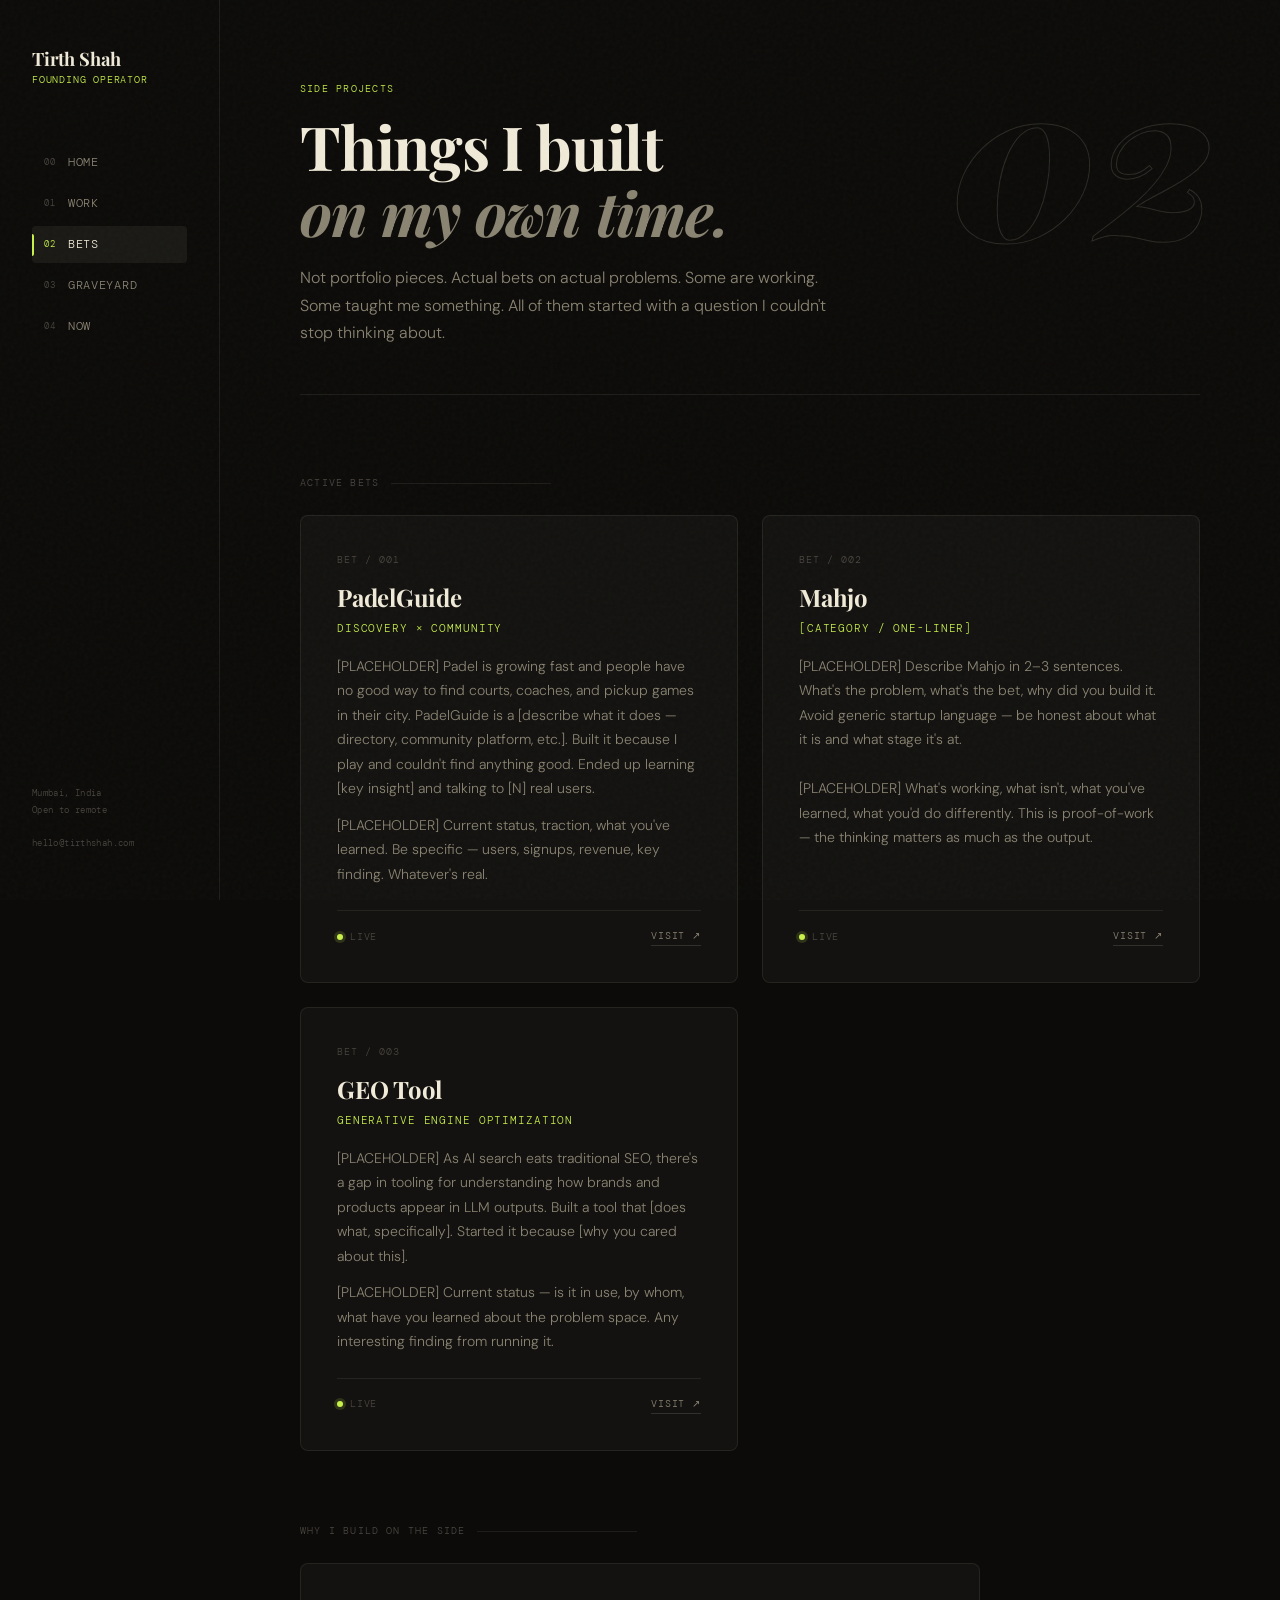
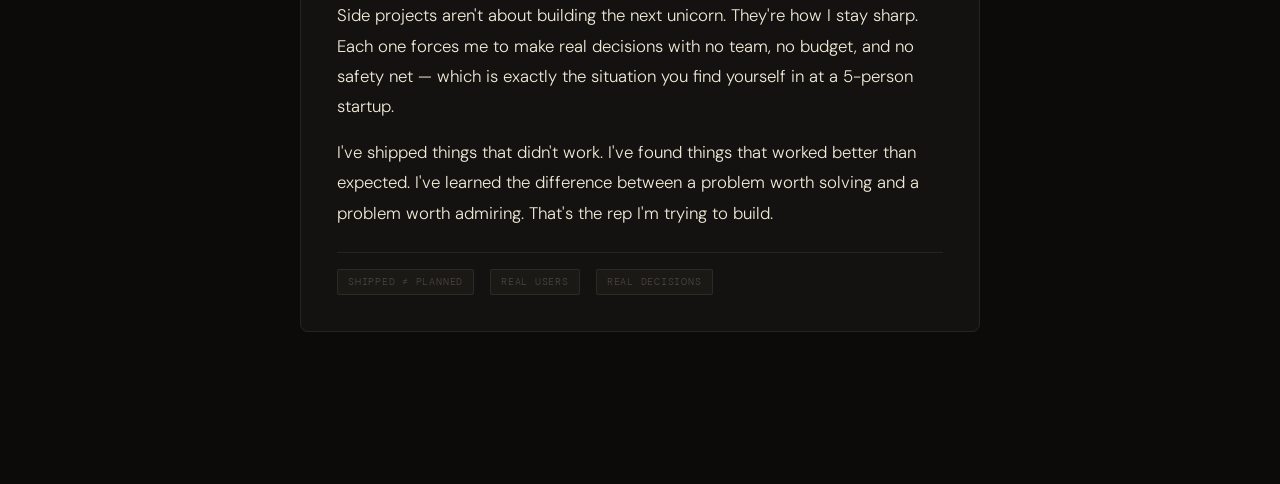
==== bets.html @ 4fd442e1 "initial portfolio" ====
<!DOCTYPE html>
<html lang="en">
<head>
  <meta charset="UTF-8" />
  <meta name="viewport" content="width=device-width, initial-scale=1.0" />
  <title>Bets — Tirth Shah</title>
  <meta name="description" content="Tirth Shah's side projects: PadelGuide, Mahjo, and a GEO tool." />
  <link rel="stylesheet" href="style.css" />
</head>
<body>

<button class="mobile-nav-toggle" aria-label="Toggle navigation">Menu</button>

<div class="site-wrap">

  <nav class="site-nav" aria-label="Main navigation">
    <div class="nav-logo">
      <span class="nav-logo__name">Tirth Shah</span>
      <span class="nav-logo__role">Founding Operator</span>
    </div>
    <ul class="nav-links" role="list">
      <li><a href="index.html"><span class="nav-num">00</span> Home</a></li>
      <li><a href="work.html"><span class="nav-num">01</span> Work</a></li>
      <li><a href="bets.html"><span class="nav-num">02</span> Bets</a></li>
      <li><a href="graveyard.html"><span class="nav-num">03</span> Graveyard</a></li>
      <li><a href="now.html"><span class="nav-num">04</span> Now</a></li>
    </ul>
    <div class="nav-footer">
      Mumbai, India<br />
      Open to remote<br /><br />
      <a href="mailto:hello@tirthshah.com">hello@tirthshah.com</a>
    </div>
  </nav>

  <main class="site-main">

    <header class="page-header fade-up fade-up-1">
      <div class="page-chapter" aria-hidden="true">02</div>
      <p class="page-tag">Side projects</p>
      <h1 class="page-title">Things I built<br /><em>on my own time.</em></h1>
      <p class="page-subtitle">
        Not portfolio pieces. Actual bets on actual problems. 
        Some are working. Some taught me something. All of them started with a question 
        I couldn't stop thinking about.
      </p>
    </header>

    <!-- ── PROJECTS ── -->
    <section class="section fade-up fade-up-2">
      <p class="section-label">Active bets</p>

      <div class="bets-grid">

        <!-- PadelGuide -->
        <div class="bet-card">
          <p class="bet-number">BET / 001</p>
          <h2 class="bet-title">PadelGuide</h2>
          <p class="bet-subtitle">Discovery × Community</p>
          <p class="bet-body">
            [PLACEHOLDER] Padel is growing fast and people have no good way to find courts, 
            coaches, and pickup games in their city. PadelGuide is a [describe what it does — 
            directory, community platform, etc.]. Built it because I play and couldn't find 
            anything good. Ended up learning [key insight] and talking to [N] real users.
          </p>
          <p class="bet-body" style="margin-top: 12px;">
            [PLACEHOLDER] Current status, traction, what you've learned. Be specific — 
            users, signups, revenue, key finding. Whatever's real.
          </p>
          <div class="bet-footer">
            <div class="bet-status">
              <div class="bet-status-dot live"></div>
              Live
            </div>
            <a href="#" class="bet-link">Visit ↗</a>
          </div>
        </div>

        <!-- Mahjo -->
        <div class="bet-card">
          <p class="bet-number">BET / 002</p>
          <h2 class="bet-title">Mahjo</h2>
          <p class="bet-subtitle">[Category / one-liner]</p>
          <p class="bet-body">
            [PLACEHOLDER] Describe Mahjo in 2–3 sentences. What's the problem, what's the 
            bet, why did you build it. Avoid generic startup language — be honest about 
            what it is and what stage it's at.
          </p>
          <p class="bet-body" style="margin-top: 12px;">
            [PLACEHOLDER] What's working, what isn't, what you've learned, what you'd do 
            differently. This is proof-of-work — the thinking matters as much as the output.
          </p>
          <div class="bet-footer">
            <div class="bet-status">
              <div class="bet-status-dot live"></div>
              Live
            </div>
            <a href="#" class="bet-link">Visit ↗</a>
          </div>
        </div>

        <!-- GEO Tool -->
        <div class="bet-card">
          <p class="bet-number">BET / 003</p>
          <h2 class="bet-title">GEO Tool</h2>
          <p class="bet-subtitle">Generative Engine Optimization</p>
          <p class="bet-body">
            [PLACEHOLDER] As AI search eats traditional SEO, there's a gap in tooling for 
            understanding how brands and products appear in LLM outputs. Built a tool 
            that [does what, specifically]. Started it because [why you cared about this].
          </p>
          <p class="bet-body" style="margin-top: 12px;">
            [PLACEHOLDER] Current status — is it in use, by whom, what have you learned 
            about the problem space. Any interesting finding from running it.
          </p>
          <div class="bet-footer">
            <div class="bet-status">
              <div class="bet-status-dot live"></div>
              Live
            </div>
            <a href="#" class="bet-link">Visit ↗</a>
          </div>
        </div>

      </div>
    </section>

    <!-- ── WHY BETS ── -->
    <section class="section fade-up fade-up-3">
      <p class="section-label">Why I build on the side</p>

      <div class="card" style="max-width: 680px;">
        <p class="card-body" style="font-size: 1.05rem; line-height: 1.8; color: var(--text);">
          Side projects aren't about building the next unicorn. They're how I stay sharp. 
          Each one forces me to make real decisions with no team, no budget, and no safety net — 
          which is exactly the situation you find yourself in at a 5-person startup. 
        </p>
        <p class="card-body" style="margin-top: 16px; font-size: 1.05rem; line-height: 1.8; color: var(--text);">
          I've shipped things that didn't work. I've found things that worked better than expected. 
          I've learned the difference between a problem worth solving and a problem worth admiring. 
          That's the rep I'm trying to build.
        </p>
        <div class="card-meta" style="margin-top: 24px;">
          <span class="meta-pill">Shipped ≠ planned</span>
          <span class="meta-pill">Real users</span>
          <span class="meta-pill">Real decisions</span>
        </div>
      </div>
    </section>

  </main>
</div>

<script src="script.js"></script>
</body>
</html>
---- style.css ----
/* ============================================================
   TIRTH SHAH — PORTFOLIO
   Aesthetic: Editorial operator. Dark, warm, precise.
   ============================================================ */

@import url('https://fonts.googleapis.com/css2?family=Playfair+Display:ital,wght@0,400;0,700;0,900;1,400;1,700&family=DM+Mono:ital,wght@0,300;0,400;0,500;1,300&family=DM+Sans:wght@300;400;500&display=swap');

/* ── TOKENS ── */
:root {
  --bg: #0c0b09;
  --bg-2: #131210;
  --bg-3: #1a1915;
  --text: #f0ead8;
  --text-dim: #8a8472;
  --text-dimmer: #4a4640;
  --accent: #c8f04a;
  --accent-dim: #8aaa2e;
  --border: rgba(240, 234, 216, 0.08);
  --border-mid: rgba(240, 234, 216, 0.14);

  --font-display: 'Playfair Display', Georgia, serif;
  --font-mono: 'DM Mono', 'Courier New', monospace;
  --font-body: 'DM Sans', system-ui, sans-serif;

  --nav-w: 220px;
  --ease: cubic-bezier(0.16, 1, 0.3, 1);
}

/* ── RESET ── */
*, *::before, *::after { box-sizing: border-box; margin: 0; padding: 0; }
html { font-size: 16px; scroll-behavior: smooth; }
body {
  background: var(--bg);
  color: var(--text);
  font-family: var(--font-body);
  font-weight: 300;
  line-height: 1.65;
  min-height: 100vh;
  overflow-x: hidden;
  -webkit-font-smoothing: antialiased;
}
img { display: block; max-width: 100%; }
a { color: inherit; text-decoration: none; }
ul { list-style: none; }

/* ── GRAIN OVERLAY ── */
body::before {
  content: '';
  position: fixed;
  inset: 0;
  background-image: url("data:image/svg+xml,%3Csvg viewBox='0 0 256 256' xmlns='http://www.w3.org/2000/svg'%3E%3Cfilter id='noise'%3E%3CfeTurbulence type='fractalNoise' baseFrequency='0.9' numOctaves='4' stitchTiles='stitch'/%3E%3C/filter%3E%3Crect width='100%25' height='100%25' filter='url(%23noise)' opacity='1'/%3E%3C/svg%3E");
  opacity: 0.028;
  pointer-events: none;
  z-index: 9999;
}

/* ── LAYOUT ── */
.site-wrap {
  display: flex;
  min-height: 100vh;
}

/* ── SIDEBAR NAV ── */
.site-nav {
  position: fixed;
  top: 0;
  left: 0;
  width: var(--nav-w);
  height: 100vh;
  display: flex;
  flex-direction: column;
  padding: 48px 32px;
  border-right: 1px solid var(--border);
  z-index: 100;
  background: var(--bg);
}

.nav-logo {
  display: flex;
  flex-direction: column;
  gap: 2px;
  margin-bottom: 56px;
}

.nav-logo__name {
  font-family: var(--font-display);
  font-size: 1.15rem;
  font-weight: 700;
  letter-spacing: -0.01em;
  line-height: 1.2;
}

.nav-logo__role {
  font-family: var(--font-mono);
  font-size: 0.62rem;
  color: var(--accent);
  letter-spacing: 0.08em;
  text-transform: uppercase;
}

.nav-links {
  display: flex;
  flex-direction: column;
  gap: 4px;
  flex: 1;
}

.nav-links a {
  display: flex;
  align-items: center;
  gap: 10px;
  padding: 9px 12px;
  border-radius: 4px;
  font-family: var(--font-mono);
  font-size: 0.72rem;
  letter-spacing: 0.06em;
  text-transform: uppercase;
  color: var(--text-dim);
  transition: color 0.2s var(--ease), background 0.2s var(--ease);
  position: relative;
}

.nav-links a .nav-num {
  font-size: 0.58rem;
  color: var(--text-dimmer);
  transition: color 0.2s var(--ease);
  min-width: 14px;
}

.nav-links a:hover,
.nav-links a.active {
  color: var(--text);
  background: var(--bg-3);
}

.nav-links a.active .nav-num,
.nav-links a:hover .nav-num {
  color: var(--accent);
}

.nav-links a.active {
  color: var(--text);
}

.nav-links a.active::before {
  content: '';
  position: absolute;
  left: 0;
  top: 50%;
  transform: translateY(-50%);
  width: 2px;
  height: 60%;
  background: var(--accent);
  border-radius: 0 2px 2px 0;
}

.nav-footer {
  font-family: var(--font-mono);
  font-size: 0.58rem;
  color: var(--text-dimmer);
  letter-spacing: 0.04em;
  line-height: 1.8;
}

.nav-footer a {
  color: var(--text-dimmer);
  transition: color 0.2s;
}

.nav-footer a:hover {
  color: var(--accent);
}

/* ── MAIN CONTENT ── */
.site-main {
  margin-left: var(--nav-w);
  flex: 1;
  min-height: 100vh;
  padding: 80px 80px 80px 80px;
  max-width: calc(100vw - var(--nav-w));
}

/* ── PAGE HEADER ── */
.page-header {
  position: relative;
  margin-bottom: 80px;
  padding-bottom: 48px;
  border-bottom: 1px solid var(--border);
}

.page-chapter {
  font-family: var(--font-display);
  font-size: clamp(120px, 18vw, 220px);
  font-weight: 900;
  font-style: italic;
  color: transparent;
  -webkit-text-stroke: 1px var(--border-mid);
  position: absolute;
  top: -40px;
  right: -20px;
  line-height: 1;
  pointer-events: none;
  user-select: none;
  z-index: 0;
}

.page-tag {
  font-family: var(--font-mono);
  font-size: 0.65rem;
  letter-spacing: 0.12em;
  text-transform: uppercase;
  color: var(--accent);
  margin-bottom: 16px;
  position: relative;
  z-index: 1;
}

.page-title {
  font-family: var(--font-display);
  font-size: clamp(2.2rem, 5vw, 3.8rem);
  font-weight: 700;
  line-height: 1.08;
  letter-spacing: -0.02em;
  position: relative;
  z-index: 1;
  max-width: 700px;
}

.page-title em {
  font-style: italic;
  color: var(--text-dim);
}

.page-subtitle {
  margin-top: 20px;
  font-size: 1rem;
  color: var(--text-dim);
  max-width: 560px;
  line-height: 1.7;
  position: relative;
  z-index: 1;
}

/* ── SECTIONS ── */
.section {
  margin-bottom: 72px;
}

.section-label {
  font-family: var(--font-mono);
  font-size: 0.62rem;
  letter-spacing: 0.12em;
  text-transform: uppercase;
  color: var(--text-dimmer);
  margin-bottom: 24px;
  display: flex;
  align-items: center;
  gap: 12px;
}

.section-label::after {
  content: '';
  flex: 1;
  height: 1px;
  background: var(--border);
  max-width: 160px;
}

/* ── CARDS ── */
.card {
  background: var(--bg-2);
  border: 1px solid var(--border);
  border-radius: 8px;
  padding: 36px;
  transition: border-color 0.25s var(--ease), transform 0.25s var(--ease);
  position: relative;
  overflow: hidden;
}

.card::before {
  content: '';
  position: absolute;
  top: 0;
  left: 0;
  right: 0;
  height: 1px;
  background: linear-gradient(90deg, transparent, var(--accent), transparent);
  opacity: 0;
  transition: opacity 0.3s var(--ease);
}

.card:hover {
  border-color: var(--border-mid);
  transform: translateY(-2px);
}

.card:hover::before {
  opacity: 1;
}

.card-grid {
  display: grid;
  grid-template-columns: repeat(auto-fill, minmax(320px, 1fr));
  gap: 20px;
}

.card-tag {
  font-family: var(--font-mono);
  font-size: 0.6rem;
  letter-spacing: 0.1em;
  text-transform: uppercase;
  color: var(--accent);
  margin-bottom: 12px;
}

.card-title {
  font-family: var(--font-display);
  font-size: 1.35rem;
  font-weight: 700;
  letter-spacing: -0.01em;
  line-height: 1.2;
  margin-bottom: 12px;
}

.card-body {
  font-size: 0.9rem;
  color: var(--text-dim);
  line-height: 1.7;
}

.card-meta {
  margin-top: 20px;
  padding-top: 16px;
  border-top: 1px solid var(--border);
  display: flex;
  gap: 16px;
  flex-wrap: wrap;
}

.meta-pill {
  font-family: var(--font-mono);
  font-size: 0.6rem;
  letter-spacing: 0.08em;
  text-transform: uppercase;
  color: var(--text-dimmer);
  background: var(--bg-3);
  border: 1px solid var(--border);
  padding: 4px 10px;
  border-radius: 2px;
}

/* ── STAT ROW ── */
.stat-row {
  display: flex;
  gap: 48px;
  flex-wrap: wrap;
}

.stat {
  display: flex;
  flex-direction: column;
  gap: 4px;
}

.stat__value {
  font-family: var(--font-display);
  font-size: 2.4rem;
  font-weight: 700;
  letter-spacing: -0.03em;
  line-height: 1;
}

.stat__label {
  font-family: var(--font-mono);
  font-size: 0.6rem;
  letter-spacing: 0.1em;
  text-transform: uppercase;
  color: var(--text-dimmer);
}

/* ── TIMELINE / WORK ── */
.timeline {
  display: flex;
  flex-direction: column;
  gap: 0;
}

.timeline-item {
  display: grid;
  grid-template-columns: 160px 1fr;
  gap: 40px;
  padding: 40px 0;
  border-bottom: 1px solid var(--border);
  position: relative;
}

.timeline-item:last-child {
  border-bottom: none;
}

.timeline-left {
  padding-top: 4px;
}

.timeline-date {
  font-family: var(--font-mono);
  font-size: 0.65rem;
  letter-spacing: 0.08em;
  text-transform: uppercase;
  color: var(--text-dimmer);
  margin-bottom: 6px;
}

.timeline-company {
  font-family: var(--font-display);
  font-size: 0.95rem;
  font-weight: 700;
}

.timeline-right {}

.timeline-role {
  font-family: var(--font-display);
  font-size: 1.5rem;
  font-weight: 700;
  letter-spacing: -0.01em;
  margin-bottom: 16px;
  line-height: 1.15;
}

.timeline-body {
  font-size: 0.9rem;
  color: var(--text-dim);
  line-height: 1.75;
  margin-bottom: 20px;
  max-width: 580px;
}

.proof-list {
  display: flex;
  flex-direction: column;
  gap: 10px;
  margin-top: 16px;
}

.proof-item {
  display: flex;
  gap: 12px;
  align-items: flex-start;
  font-size: 0.875rem;
  color: var(--text-dim);
  line-height: 1.6;
}

.proof-item::before {
  content: '→';
  color: var(--accent);
  font-family: var(--font-mono);
  font-size: 0.75rem;
  margin-top: 3px;
  flex-shrink: 0;
}

/* ── PROJECT CARDS (BETS) ── */
.bets-grid {
  display: grid;
  grid-template-columns: repeat(auto-fill, minmax(340px, 1fr));
  gap: 24px;
}

.bet-card {
  background: var(--bg-2);
  border: 1px solid var(--border);
  border-radius: 8px;
  padding: 36px;
  display: flex;
  flex-direction: column;
  gap: 0;
  transition: border-color 0.25s var(--ease), transform 0.25s var(--ease);
  position: relative;
  overflow: hidden;
}

.bet-card::after {
  content: '';
  position: absolute;
  bottom: 0;
  left: 0;
  right: 0;
  height: 2px;
  background: var(--accent);
  transform: scaleX(0);
  transform-origin: left;
  transition: transform 0.35s var(--ease);
}

.bet-card:hover {
  border-color: var(--border-mid);
  transform: translateY(-3px);
}

.bet-card:hover::after {
  transform: scaleX(1);
}

.bet-number {
  font-family: var(--font-mono);
  font-size: 0.6rem;
  color: var(--text-dimmer);
  letter-spacing: 0.1em;
  margin-bottom: 16px;
}

.bet-title {
  font-family: var(--font-display);
  font-size: 1.5rem;
  font-weight: 700;
  letter-spacing: -0.01em;
  margin-bottom: 8px;
  line-height: 1.15;
}

.bet-subtitle {
  font-family: var(--font-mono);
  font-size: 0.68rem;
  color: var(--accent);
  letter-spacing: 0.08em;
  text-transform: uppercase;
  margin-bottom: 16px;
}

.bet-body {
  font-size: 0.875rem;
  color: var(--text-dim);
  line-height: 1.75;
  flex: 1;
}

.bet-footer {
  margin-top: 24px;
  padding-top: 16px;
  border-top: 1px solid var(--border);
  display: flex;
  align-items: center;
  justify-content: space-between;
}

.bet-status {
  display: flex;
  align-items: center;
  gap: 7px;
  font-family: var(--font-mono);
  font-size: 0.6rem;
  letter-spacing: 0.08em;
  text-transform: uppercase;
  color: var(--text-dimmer);
}

.bet-status-dot {
  width: 6px;
  height: 6px;
  border-radius: 50%;
  background: var(--text-dimmer);
}

.bet-status-dot.live {
  background: var(--accent);
  box-shadow: 0 0 0 3px rgba(200, 240, 74, 0.15);
}

.bet-link {
  font-family: var(--font-mono);
  font-size: 0.65rem;
  letter-spacing: 0.08em;
  text-transform: uppercase;
  color: var(--text-dim);
  border-bottom: 1px solid var(--border-mid);
  padding-bottom: 1px;
  transition: color 0.2s, border-color 0.2s;
}

.bet-link:hover {
  color: var(--accent);
  border-color: var(--accent);
}

/* ── GRAVEYARD ── */
.grave-grid {
  display: grid;
  grid-template-columns: repeat(auto-fill, minmax(300px, 1fr));
  gap: 20px;
}

.grave-card {
  background: var(--bg-2);
  border: 1px solid var(--border);
  border-radius: 6px;
  padding: 32px;
  position: relative;
  overflow: hidden;
  opacity: 0.85;
  transition: opacity 0.2s, border-color 0.2s;
}

.grave-card:hover {
  opacity: 1;
  border-color: var(--border-mid);
}

.grave-rip {
  font-family: var(--font-mono);
  font-size: 0.58rem;
  letter-spacing: 0.14em;
  text-transform: uppercase;
  color: var(--text-dimmer);
  margin-bottom: 12px;
}

.grave-rip span {
  color: var(--text-dim);
}

.grave-title {
  font-family: var(--font-display);
  font-size: 1.3rem;
  font-weight: 700;
  margin-bottom: 12px;
  text-decoration: line-through;
  text-decoration-color: var(--text-dimmer);
  text-decoration-thickness: 1px;
}

.grave-cause {
  font-family: var(--font-mono);
  font-size: 0.65rem;
  letter-spacing: 0.06em;
  text-transform: uppercase;
  color: var(--accent-dim);
  margin-bottom: 12px;
}

.grave-body {
  font-size: 0.875rem;
  color: var(--text-dim);
  line-height: 1.7;
}

.grave-epitaph {
  margin-top: 16px;
  padding-top: 14px;
  border-top: 1px solid var(--border);
  font-family: var(--font-display);
  font-style: italic;
  font-size: 0.85rem;
  color: var(--text-dimmer);
}

/* ── HOME HERO ── */
.hero {
  min-height: calc(100vh - 80px);
  display: flex;
  flex-direction: column;
  justify-content: center;
  padding: 40px 0;
  position: relative;
}

.hero-eyebrow {
  font-family: var(--font-mono);
  font-size: 0.68rem;
  letter-spacing: 0.14em;
  text-transform: uppercase;
  color: var(--accent);
  margin-bottom: 24px;
  display: flex;
  align-items: center;
  gap: 10px;
}

.hero-eyebrow::before {
  content: '';
  width: 24px;
  height: 1px;
  background: var(--accent);
}

.hero-headline {
  font-family: var(--font-display);
  font-size: clamp(2.8rem, 6.5vw, 5.2rem);
  font-weight: 900;
  line-height: 1.02;
  letter-spacing: -0.03em;
  max-width: 760px;
  margin-bottom: 32px;
}

.hero-headline em {
  font-style: italic;
  color: var(--text-dim);
}

.hero-headline .accent-word {
  color: var(--accent);
}

.hero-body {
  font-size: 1.05rem;
  color: var(--text-dim);
  max-width: 520px;
  line-height: 1.75;
  margin-bottom: 48px;
}

.hero-actions {
  display: flex;
  gap: 16px;
  flex-wrap: wrap;
  align-items: center;
}

.btn {
  display: inline-flex;
  align-items: center;
  gap: 8px;
  padding: 12px 24px;
  font-family: var(--font-mono);
  font-size: 0.7rem;
  letter-spacing: 0.1em;
  text-transform: uppercase;
  border-radius: 3px;
  transition: all 0.2s var(--ease);
  cursor: pointer;
  border: none;
}

.btn-primary {
  background: var(--accent);
  color: var(--bg);
  font-weight: 500;
}

.btn-primary:hover {
  background: #d8ff60;
  transform: translateY(-1px);
}

.btn-ghost {
  background: transparent;
  color: var(--text-dim);
  border: 1px solid var(--border-mid);
}

.btn-ghost:hover {
  border-color: var(--text-dim);
  color: var(--text);
}

.hero-credentials {
  margin-top: 72px;
  padding-top: 40px;
  border-top: 1px solid var(--border);
  display: flex;
  gap: 48px;
  flex-wrap: wrap;
}

.credential {
  display: flex;
  flex-direction: column;
  gap: 4px;
}

.credential__label {
  font-family: var(--font-mono);
  font-size: 0.58rem;
  letter-spacing: 0.12em;
  text-transform: uppercase;
  color: var(--text-dimmer);
}

.credential__value {
  font-size: 0.92rem;
  font-weight: 400;
  color: var(--text);
}

/* ── NOW PAGE ── */
.now-grid {
  display: grid;
  grid-template-columns: 1fr 1fr;
  gap: 24px;
}

.now-block {
  background: var(--bg-2);
  border: 1px solid var(--border);
  border-radius: 8px;
  padding: 36px;
}

.now-block.full-width {
  grid-column: 1 / -1;
}

.now-block__label {
  font-family: var(--font-mono);
  font-size: 0.6rem;
  letter-spacing: 0.12em;
  text-transform: uppercase;
  color: var(--accent);
  margin-bottom: 16px;
}

.now-block__title {
  font-family: var(--font-display);
  font-size: 1.1rem;
  font-weight: 700;
  margin-bottom: 12px;
}

.now-block__body {
  font-size: 0.9rem;
  color: var(--text-dim);
  line-height: 1.75;
}

.contact-line {
  display: flex;
  align-items: center;
  gap: 16px;
  padding: 16px 0;
  border-bottom: 1px solid var(--border);
  transition: padding-left 0.2s var(--ease);
}

.contact-line:last-child { border-bottom: none; }
.contact-line:hover { padding-left: 6px; }

.contact-line__platform {
  font-family: var(--font-mono);
  font-size: 0.6rem;
  letter-spacing: 0.1em;
  text-transform: uppercase;
  color: var(--text-dimmer);
  min-width: 80px;
}

.contact-line__value {
  font-size: 0.9rem;
  color: var(--text);
}

.contact-line__value a {
  transition: color 0.2s;
}

.contact-line__value a:hover {
  color: var(--accent);
}

.looking-for-list {
  display: flex;
  flex-direction: column;
  gap: 8px;
  margin-top: 4px;
}

.looking-for-item {
  display: flex;
  gap: 10px;
  font-size: 0.875rem;
  color: var(--text-dim);
  line-height: 1.5;
}

.looking-for-item::before {
  content: '✓';
  color: var(--accent);
  font-family: var(--font-mono);
  font-size: 0.75rem;
  margin-top: 1px;
  flex-shrink: 0;
}

/* ── ANIMATIONS ── */
@keyframes fadeUp {
  from { opacity: 0; transform: translateY(20px); }
  to { opacity: 1; transform: translateY(0); }
}

.fade-up {
  opacity: 0;
  animation: fadeUp 0.7s var(--ease) forwards;
}

.fade-up-1 { animation-delay: 0.05s; }
.fade-up-2 { animation-delay: 0.15s; }
.fade-up-3 { animation-delay: 0.25s; }
.fade-up-4 { animation-delay: 0.38s; }
.fade-up-5 { animation-delay: 0.5s; }

/* ── SCROLLBAR ── */
::-webkit-scrollbar { width: 4px; }
::-webkit-scrollbar-track { background: var(--bg); }
::-webkit-scrollbar-thumb { background: var(--bg-3); border-radius: 2px; }
::-webkit-scrollbar-thumb:hover { background: var(--text-dimmer); }

/* ── MOBILE NAV ── */
.mobile-nav-toggle {
  display: none;
  position: fixed;
  top: 20px;
  right: 20px;
  z-index: 200;
  background: var(--bg-2);
  border: 1px solid var(--border-mid);
  border-radius: 4px;
  padding: 10px 14px;
  color: var(--text);
  font-family: var(--font-mono);
  font-size: 0.65rem;
  letter-spacing: 0.1em;
  text-transform: uppercase;
  cursor: pointer;
}

/* ── RESPONSIVE ── */
@media (max-width: 900px) {
  :root { --nav-w: 0px; }

  .site-nav {
    transform: translateX(-100%);
    width: 260px;
    transition: transform 0.35s var(--ease);
    box-shadow: 4px 0 40px rgba(0,0,0,0.5);
  }

  .site-nav.open {
    transform: translateX(0);
  }

  .mobile-nav-toggle {
    display: block;
  }

  .site-main {
    margin-left: 0;
    padding: 60px 24px 60px;
    max-width: 100vw;
  }

  .page-chapter {
    font-size: 90px;
    top: -20px;
    right: -10px;
  }

  .timeline-item {
    grid-template-columns: 1fr;
    gap: 12px;
  }

  .now-grid {
    grid-template-columns: 1fr;
  }

  .hero-headline {
    font-size: 2.4rem;
  }
}

@media (max-width: 600px) {
  .site-main { padding: 56px 20px 48px; }
  .bets-grid, .grave-grid, .card-grid { grid-template-columns: 1fr; }
  .stat-row { gap: 28px; }
  .hero-credentials { gap: 28px; }
}
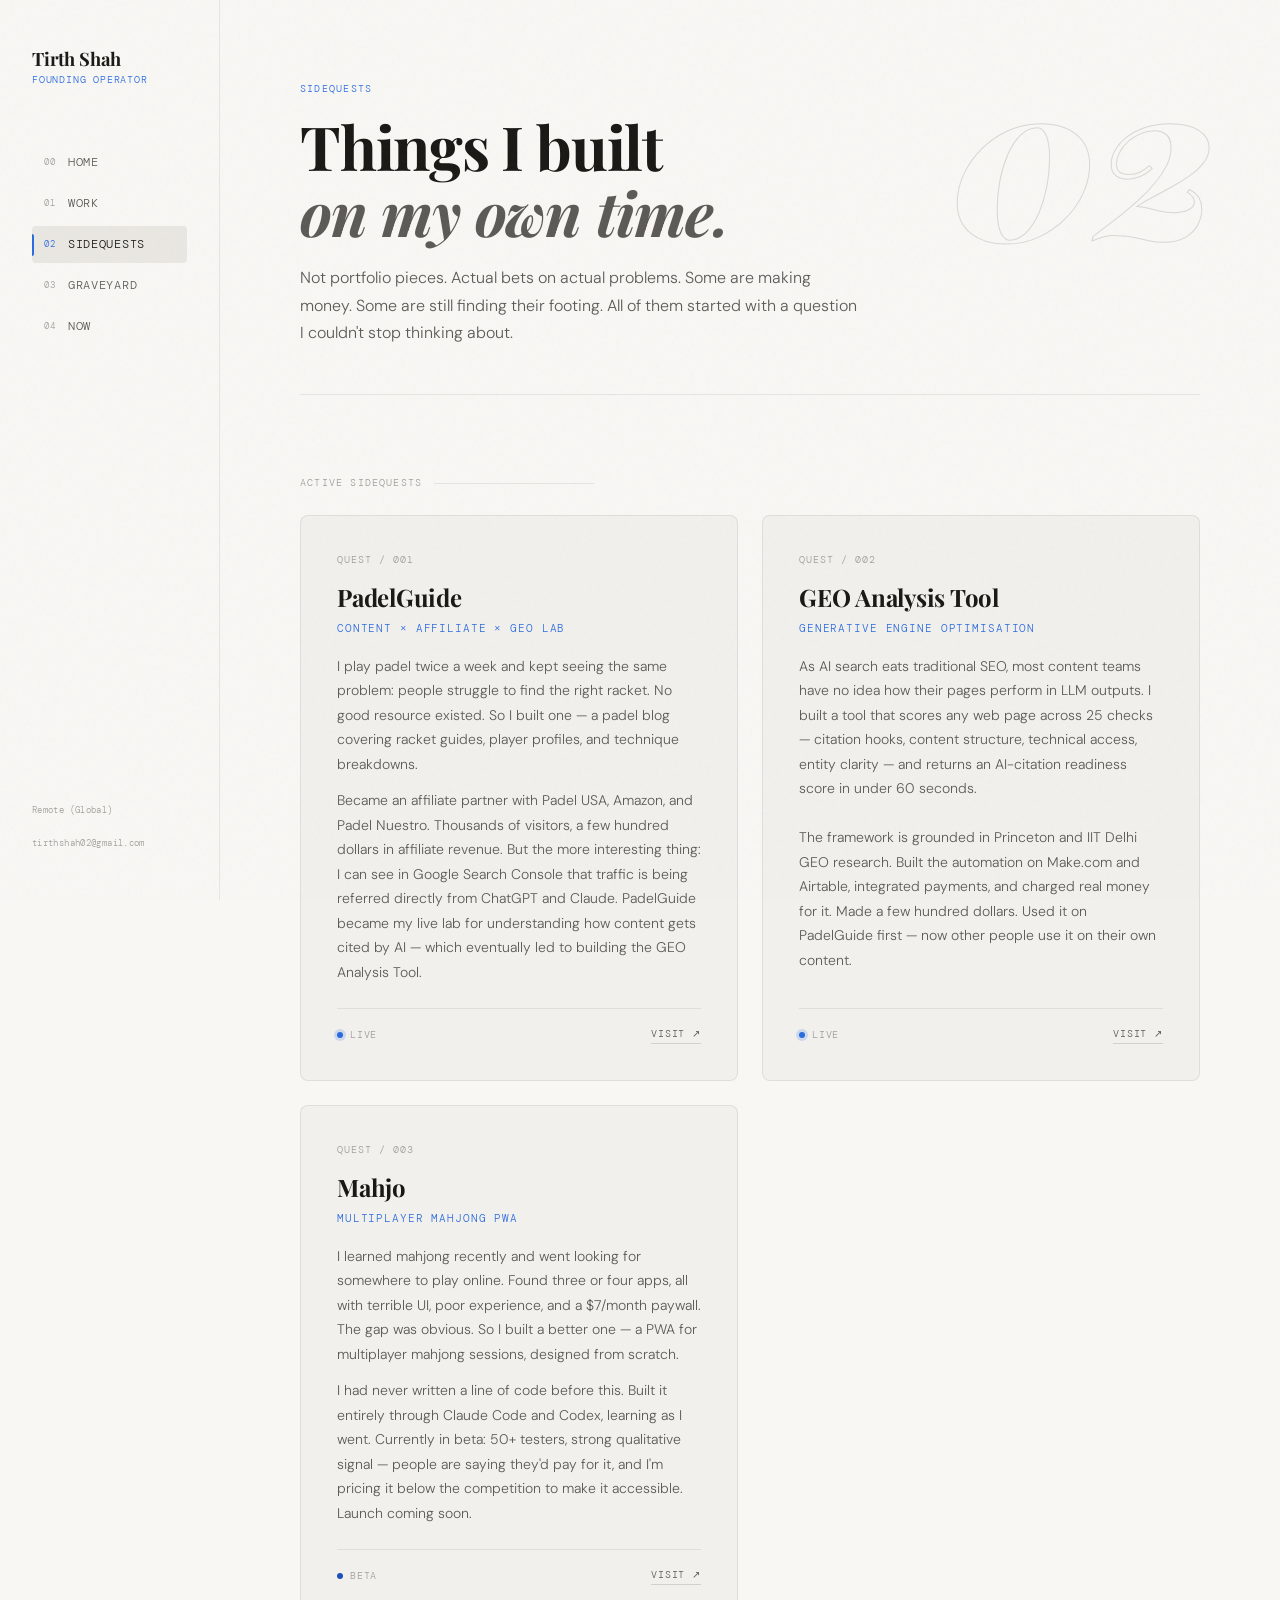
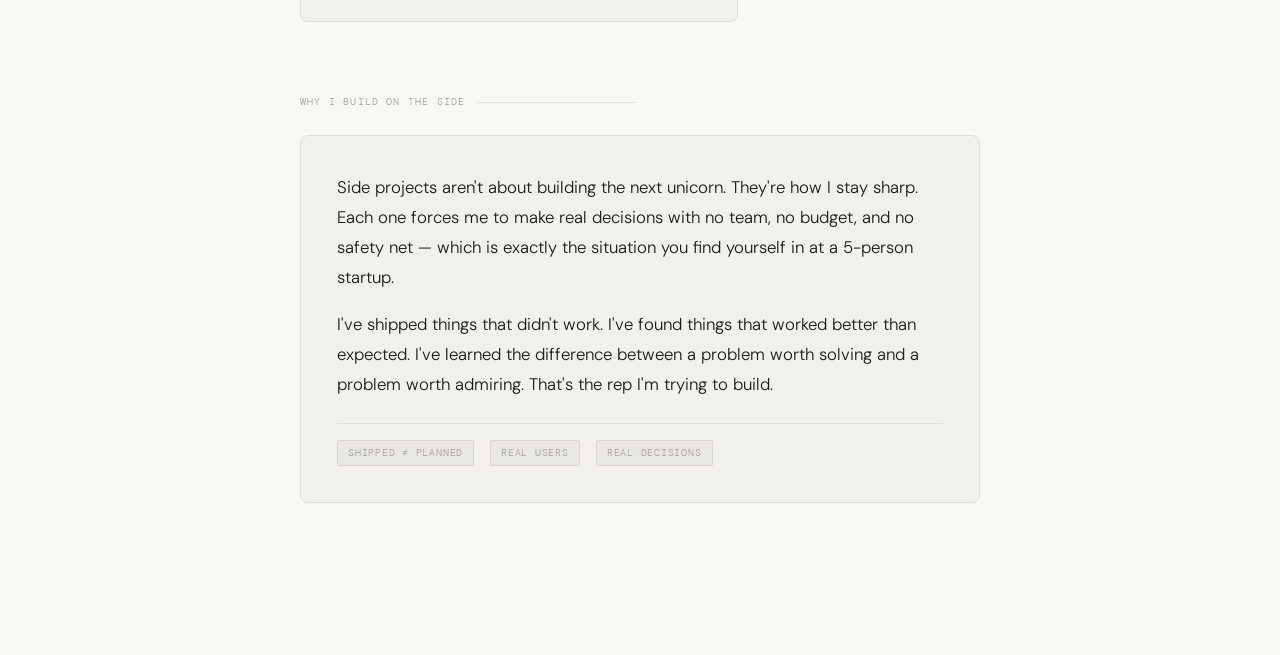
==== commit 69810da3: "Update content, nav, and sidequests across all pages - Rename Bets → Sidequests; reorder quests (Pad" ====
--- a/bets.html
+++ b/bets.html
@@ -3,8 +3,8 @@
 <head>
   <meta charset="UTF-8" />
   <meta name="viewport" content="width=device-width, initial-scale=1.0" />
-  <title>Bets — Tirth Shah</title>
-  <meta name="description" content="Tirth Shah's side projects: PadelGuide, Mahjo, and a GEO tool." />
+  <title>Sidequests — Tirth Shah</title>
+  <meta name="description" content="Tirth Shah's side projects: PadelGuide, Mahjo, and GEO Analysis Tool." />
   <link rel="stylesheet" href="style.css" />
 </head>
 <body>
@@ -21,14 +21,13 @@
     <ul class="nav-links" role="list">
       <li><a href="index.html"><span class="nav-num">00</span> Home</a></li>
       <li><a href="work.html"><span class="nav-num">01</span> Work</a></li>
-      <li><a href="bets.html"><span class="nav-num">02</span> Bets</a></li>
+      <li><a href="bets.html"><span class="nav-num">02</span> Sidequests</a></li>
       <li><a href="graveyard.html"><span class="nav-num">03</span> Graveyard</a></li>
       <li><a href="now.html"><span class="nav-num">04</span> Now</a></li>
     </ul>
     <div class="nav-footer">
-      Mumbai, India<br />
-      Open to remote<br /><br />
-      <a href="mailto:hello@tirthshah.com">hello@tirthshah.com</a>
+      Remote (Global)<br /><br />
+      <a href="mailto:tirthshah02@gmail.com">tirthshah02@gmail.com</a>
     </div>
   </nav>
 
@@ -36,88 +35,96 @@
 
     <header class="page-header fade-up fade-up-1">
       <div class="page-chapter" aria-hidden="true">02</div>
-      <p class="page-tag">Side projects</p>
+      <p class="page-tag">Sidequests</p>
       <h1 class="page-title">Things I built<br /><em>on my own time.</em></h1>
       <p class="page-subtitle">
-        Not portfolio pieces. Actual bets on actual problems. 
-        Some are working. Some taught me something. All of them started with a question 
-        I couldn't stop thinking about.
+        Not portfolio pieces. Actual bets on actual problems.
+        Some are making money. Some are still finding their footing.
+        All of them started with a question I couldn't stop thinking about.
       </p>
     </header>
 
-    <!-- ── PROJECTS ── -->
     <section class="section fade-up fade-up-2">
-      <p class="section-label">Active bets</p>
+      <p class="section-label">Active sidequests</p>
 
       <div class="bets-grid">
 
         <!-- PadelGuide -->
         <div class="bet-card">
-          <p class="bet-number">BET / 001</p>
+          <p class="bet-number">QUEST / 001</p>
           <h2 class="bet-title">PadelGuide</h2>
-          <p class="bet-subtitle">Discovery × Community</p>
+          <p class="bet-subtitle">Content × Affiliate × GEO Lab</p>
           <p class="bet-body">
-            [PLACEHOLDER] Padel is growing fast and people have no good way to find courts, 
-            coaches, and pickup games in their city. PadelGuide is a [describe what it does — 
-            directory, community platform, etc.]. Built it because I play and couldn't find 
-            anything good. Ended up learning [key insight] and talking to [N] real users.
+            I play padel twice a week and kept seeing the same problem: people struggle to
+            find the right racket. No good resource existed. So I built one — a padel blog
+            covering racket guides, player profiles, and technique breakdowns.
           </p>
           <p class="bet-body" style="margin-top: 12px;">
-            [PLACEHOLDER] Current status, traction, what you've learned. Be specific — 
-            users, signups, revenue, key finding. Whatever's real.
+            Became an affiliate partner with Padel USA, Amazon, and Padel Nuestro.
+            Thousands of visitors, a few hundred dollars in affiliate revenue.
+            But the more interesting thing: I can see in Google Search Console that
+            traffic is being referred directly from ChatGPT and Claude. PadelGuide
+            became my live lab for understanding how content gets cited by AI —
+            which eventually led to building the GEO Analysis Tool.
           </p>
           <div class="bet-footer">
             <div class="bet-status">
               <div class="bet-status-dot live"></div>
               Live
             </div>
-            <a href="#" class="bet-link">Visit ↗</a>
+            <a href="https://padelguide.co" target="_blank" rel="noopener" class="bet-link">Visit ↗</a>
           </div>
         </div>
 
-        <!-- Mahjo -->
+        <!-- GEO Tool -->
         <div class="bet-card">
-          <p class="bet-number">BET / 002</p>
-          <h2 class="bet-title">Mahjo</h2>
-          <p class="bet-subtitle">[Category / one-liner]</p>
+          <p class="bet-number">QUEST / 002</p>
+          <h2 class="bet-title">GEO Analysis Tool</h2>
+          <p class="bet-subtitle">Generative Engine Optimisation</p>
           <p class="bet-body">
-            [PLACEHOLDER] Describe Mahjo in 2–3 sentences. What's the problem, what's the 
-            bet, why did you build it. Avoid generic startup language — be honest about 
-            what it is and what stage it's at.
+            As AI search eats traditional SEO, most content teams have no idea how their
+            pages perform in LLM outputs. I built a tool that scores any web page across
+            25 checks — citation hooks, content structure, technical access, entity clarity —
+            and returns an AI-citation readiness score in under 60 seconds.
           </p>
           <p class="bet-body" style="margin-top: 12px;">
-            [PLACEHOLDER] What's working, what isn't, what you've learned, what you'd do 
-            differently. This is proof-of-work — the thinking matters as much as the output.
+            The framework is grounded in Princeton and IIT Delhi GEO research. Built the
+            automation on Make.com and Airtable, integrated payments, and charged real money
+            for it. Made a few hundred dollars. Used it on PadelGuide first — now other
+            people use it on their own content.
           </p>
           <div class="bet-footer">
             <div class="bet-status">
               <div class="bet-status-dot live"></div>
               Live
             </div>
-            <a href="#" class="bet-link">Visit ↗</a>
+            <a href="https://geoanalysistool.com" target="_blank" rel="noopener" class="bet-link">Visit ↗</a>
           </div>
         </div>
 
-        <!-- GEO Tool -->
+        <!-- Mahjo -->
         <div class="bet-card">
-          <p class="bet-number">BET / 003</p>
-          <h2 class="bet-title">GEO Tool</h2>
-          <p class="bet-subtitle">Generative Engine Optimization</p>
+          <p class="bet-number">QUEST / 003</p>
+          <h2 class="bet-title">Mahjo</h2>
+          <p class="bet-subtitle">Multiplayer Mahjong PWA</p>
           <p class="bet-body">
-            [PLACEHOLDER] As AI search eats traditional SEO, there's a gap in tooling for 
-            understanding how brands and products appear in LLM outputs. Built a tool 
-            that [does what, specifically]. Started it because [why you cared about this].
+            I learned mahjong recently and went looking for somewhere to play online.
+            Found three or four apps, all with terrible UI, poor experience, and a $7/month
+            paywall. The gap was obvious. So I built a better one — a PWA for multiplayer
+            mahjong sessions, designed from scratch.
           </p>
           <p class="bet-body" style="margin-top: 12px;">
-            [PLACEHOLDER] Current status — is it in use, by whom, what have you learned 
-            about the problem space. Any interesting finding from running it.
+            I had never written a line of code before this. Built it entirely through
+            Claude Code and Codex, learning as I went. Currently in beta: 50+ testers,
+            strong qualitative signal — people are saying they'd pay for it, and I'm
+            pricing it below the competition to make it accessible. Launch coming soon.
           </p>
           <div class="bet-footer">
             <div class="bet-status">
-              <div class="bet-status-dot live"></div>
-              Live
+              <div class="bet-status-dot" style="background: var(--accent-dim);"></div>
+              Beta
             </div>
-            <a href="#" class="bet-link">Visit ↗</a>
+            <a href="https://mahjo.app" target="_blank" rel="noopener" class="bet-link">Visit ↗</a>
           </div>
         </div>
 
@@ -130,13 +137,13 @@
 
       <div class="card" style="max-width: 680px;">
         <p class="card-body" style="font-size: 1.05rem; line-height: 1.8; color: var(--text);">
-          Side projects aren't about building the next unicorn. They're how I stay sharp. 
-          Each one forces me to make real decisions with no team, no budget, and no safety net — 
-          which is exactly the situation you find yourself in at a 5-person startup. 
+          Side projects aren't about building the next unicorn. They're how I stay sharp.
+          Each one forces me to make real decisions with no team, no budget, and no safety net —
+          which is exactly the situation you find yourself in at a 5-person startup.
         </p>
         <p class="card-body" style="margin-top: 16px; font-size: 1.05rem; line-height: 1.8; color: var(--text);">
-          I've shipped things that didn't work. I've found things that worked better than expected. 
-          I've learned the difference between a problem worth solving and a problem worth admiring. 
+          I've shipped things that didn't work. I've found things that worked better than expected.
+          I've learned the difference between a problem worth solving and a problem worth admiring.
           That's the rep I'm trying to build.
         </p>
         <div class="card-meta" style="margin-top: 24px;">
--- a/style.css
+++ b/style.css
@@ -1,22 +1,22 @@
 /* ============================================================
    TIRTH SHAH — PORTFOLIO
-   Aesthetic: Editorial operator. Dark, warm, precise.
+   Aesthetic: Editorial operator. Light, warm, precise.
    ============================================================ */
 
 @import url('https://fonts.googleapis.com/css2?family=Playfair+Display:ital,wght@0,400;0,700;0,900;1,400;1,700&family=DM+Mono:ital,wght@0,300;0,400;0,500;1,300&family=DM+Sans:wght@300;400;500&display=swap');
 
 /* ── TOKENS ── */
 :root {
-  --bg: #0c0b09;
-  --bg-2: #131210;
-  --bg-3: #1a1915;
-  --text: #f0ead8;
-  --text-dim: #8a8472;
-  --text-dimmer: #4a4640;
-  --accent: #c8f04a;
-  --accent-dim: #8aaa2e;
-  --border: rgba(240, 234, 216, 0.08);
-  --border-mid: rgba(240, 234, 216, 0.14);
+  --bg: #f8f7f4;
+  --bg-2: #f1f0ec;
+  --bg-3: #e9e7e2;
+  --text: #1a1815;
+  --text-dim: #5c5a56;
+  --text-dimmer: #a09e9a;
+  --accent: #2b6be0;
+  --accent-dim: #1d52b8;
+  --border: rgba(26, 24, 21, 0.08);
+  --border-mid: rgba(26, 24, 21, 0.14);
 
   --font-display: 'Playfair Display', Georgia, serif;
   --font-mono: 'DM Mono', 'Courier New', monospace;
@@ -565,7 +565,7 @@
 
 .bet-status-dot.live {
   background: var(--accent);
-  box-shadow: 0 0 0 3px rgba(200, 240, 74, 0.15);
+  box-shadow: 0 0 0 3px rgba(43, 107, 224, 0.18);
 }
 
 .bet-link {
@@ -740,7 +740,7 @@
 }
 
 .btn-primary:hover {
-  background: #d8ff60;
+  background: #4d7fe8;
   transform: translateY(-1px);
 }
 
@@ -932,7 +932,7 @@
     transform: translateX(-100%);
     width: 260px;
     transition: transform 0.35s var(--ease);
-    box-shadow: 4px 0 40px rgba(0,0,0,0.5);
+    box-shadow: 4px 0 40px rgba(0,0,0,0.12);
   }
 
   .site-nav.open {
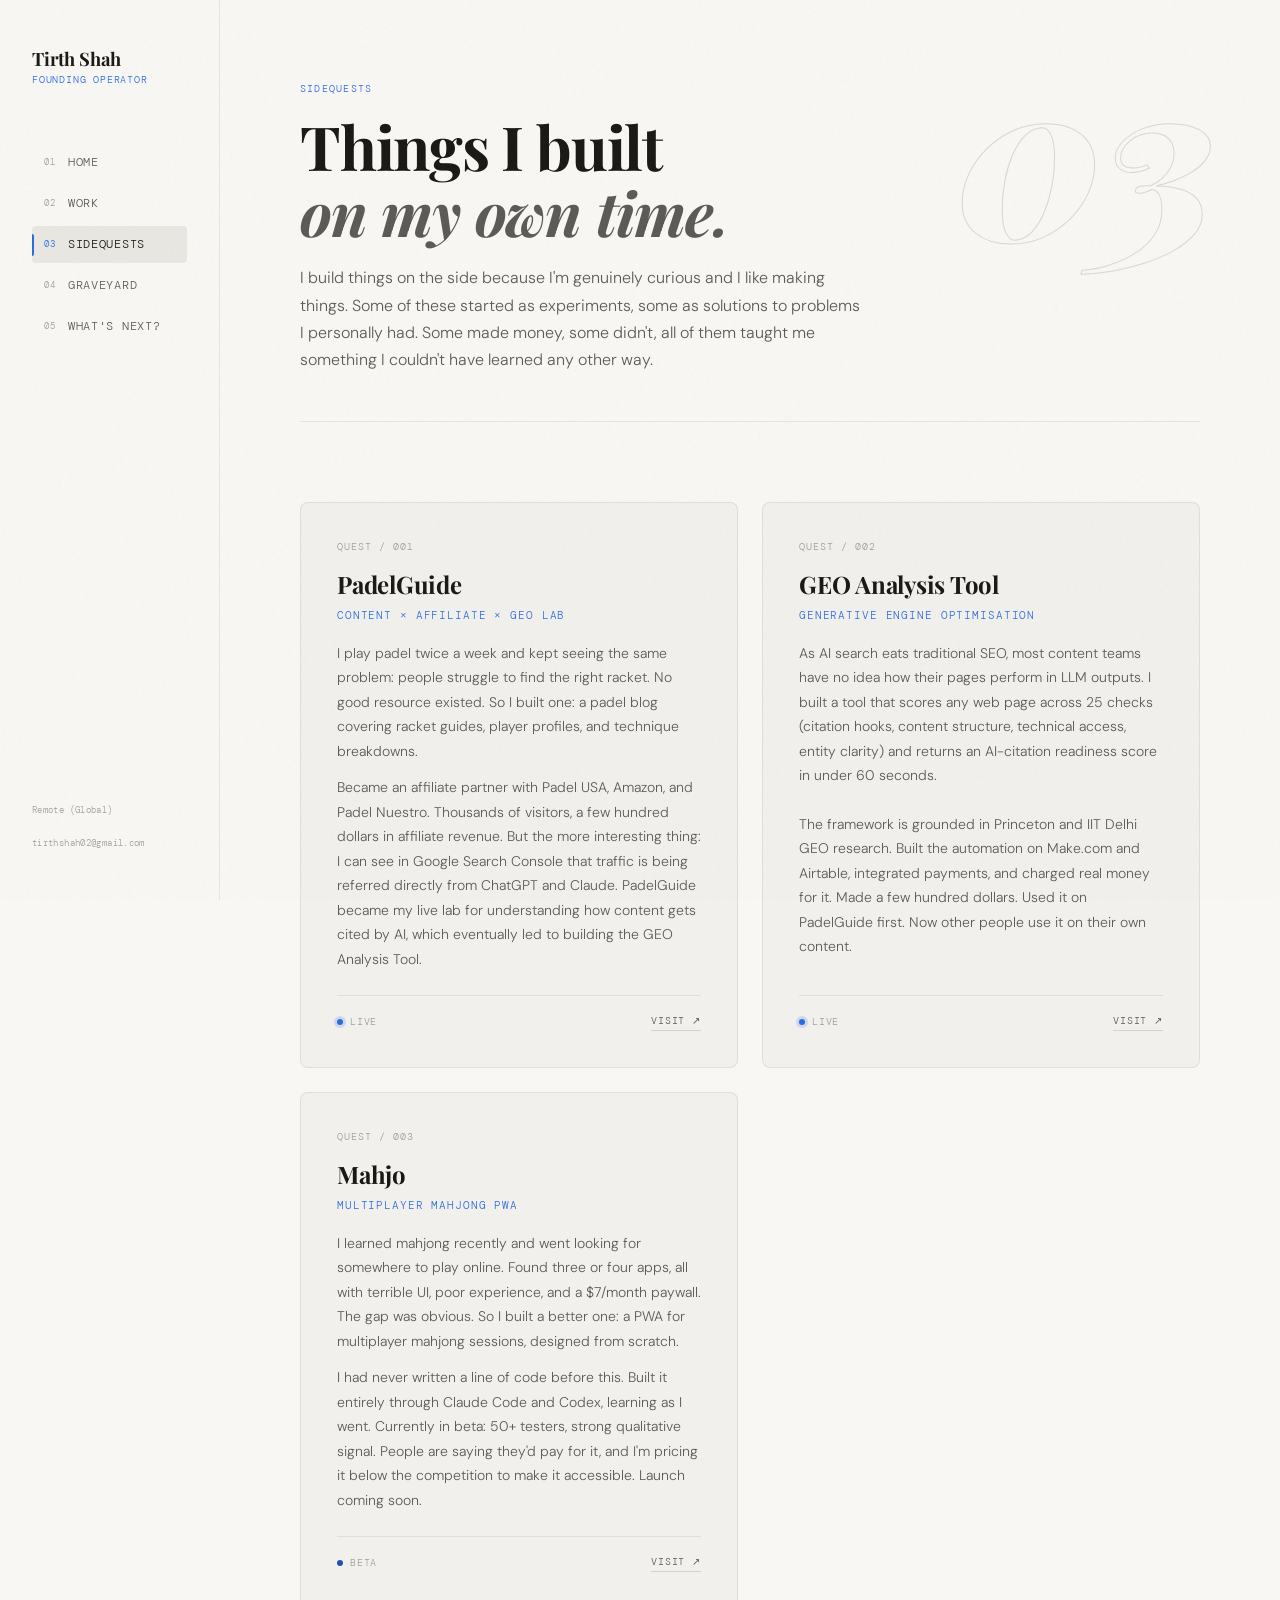
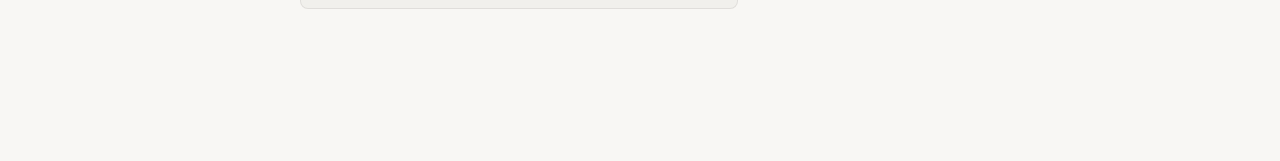
==== commit b485f00a: "Add hero photo and refine image layout in hero section - Switch hero image src to photo.png - Scope " ====
--- a/bets.html
+++ b/bets.html
@@ -19,11 +19,11 @@
       <span class="nav-logo__role">Founding Operator</span>
     </div>
     <ul class="nav-links" role="list">
-      <li><a href="index.html"><span class="nav-num">00</span> Home</a></li>
-      <li><a href="work.html"><span class="nav-num">01</span> Work</a></li>
-      <li><a href="bets.html"><span class="nav-num">02</span> Sidequests</a></li>
-      <li><a href="graveyard.html"><span class="nav-num">03</span> Graveyard</a></li>
-      <li><a href="now.html"><span class="nav-num">04</span> Now</a></li>
+      <li><a href="index.html"><span class="nav-num">01</span> Home</a></li>
+      <li><a href="work.html"><span class="nav-num">02</span> Work</a></li>
+      <li><a href="bets.html"><span class="nav-num">03</span> Sidequests</a></li>
+      <li><a href="graveyard.html"><span class="nav-num">04</span> Graveyard</a></li>
+      <li><a href="now.html"><span class="nav-num">05</span> What's next?</a></li>
     </ul>
     <div class="nav-footer">
       Remote (Global)<br /><br />
@@ -34,19 +34,18 @@
   <main class="site-main">
 
     <header class="page-header fade-up fade-up-1">
-      <div class="page-chapter" aria-hidden="true">02</div>
+      <div class="page-chapter" aria-hidden="true">03</div>
       <p class="page-tag">Sidequests</p>
       <h1 class="page-title">Things I built<br /><em>on my own time.</em></h1>
       <p class="page-subtitle">
-        Not portfolio pieces. Actual bets on actual problems.
-        Some are making money. Some are still finding their footing.
-        All of them started with a question I couldn't stop thinking about.
+        I build things on the side because I'm genuinely curious and I like making things.
+        Some of these started as experiments, some as solutions to problems I personally had.
+        Some made money, some didn't, all of them taught me something I couldn't have learned
+        any other way.
       </p>
     </header>
 
     <section class="section fade-up fade-up-2">
-      <p class="section-label">Active sidequests</p>
-
       <div class="bets-grid">
 
         <!-- PadelGuide -->
@@ -56,7 +55,7 @@
           <p class="bet-subtitle">Content × Affiliate × GEO Lab</p>
           <p class="bet-body">
             I play padel twice a week and kept seeing the same problem: people struggle to
-            find the right racket. No good resource existed. So I built one — a padel blog
+            find the right racket. No good resource existed. So I built one: a padel blog
             covering racket guides, player profiles, and technique breakdowns.
           </p>
           <p class="bet-body" style="margin-top: 12px;">
@@ -64,7 +63,7 @@
             Thousands of visitors, a few hundred dollars in affiliate revenue.
             But the more interesting thing: I can see in Google Search Console that
             traffic is being referred directly from ChatGPT and Claude. PadelGuide
-            became my live lab for understanding how content gets cited by AI —
+            became my live lab for understanding how content gets cited by AI,
             which eventually led to building the GEO Analysis Tool.
           </p>
           <div class="bet-footer">
@@ -84,13 +83,13 @@
           <p class="bet-body">
             As AI search eats traditional SEO, most content teams have no idea how their
             pages perform in LLM outputs. I built a tool that scores any web page across
-            25 checks — citation hooks, content structure, technical access, entity clarity —
+            25 checks (citation hooks, content structure, technical access, entity clarity)
             and returns an AI-citation readiness score in under 60 seconds.
           </p>
           <p class="bet-body" style="margin-top: 12px;">
             The framework is grounded in Princeton and IIT Delhi GEO research. Built the
             automation on Make.com and Airtable, integrated payments, and charged real money
-            for it. Made a few hundred dollars. Used it on PadelGuide first — now other
+            for it. Made a few hundred dollars. Used it on PadelGuide first. Now other
             people use it on their own content.
           </p>
           <div class="bet-footer">
@@ -110,13 +109,13 @@
           <p class="bet-body">
             I learned mahjong recently and went looking for somewhere to play online.
             Found three or four apps, all with terrible UI, poor experience, and a $7/month
-            paywall. The gap was obvious. So I built a better one — a PWA for multiplayer
+            paywall. The gap was obvious. So I built a better one: a PWA for multiplayer
             mahjong sessions, designed from scratch.
           </p>
           <p class="bet-body" style="margin-top: 12px;">
             I had never written a line of code before this. Built it entirely through
             Claude Code and Codex, learning as I went. Currently in beta: 50+ testers,
-            strong qualitative signal — people are saying they'd pay for it, and I'm
+            strong qualitative signal. People are saying they'd pay for it, and I'm
             pricing it below the competition to make it accessible. Launch coming soon.
           </p>
           <div class="bet-footer">
@@ -131,28 +130,6 @@
       </div>
     </section>
 
-    <!-- ── WHY BETS ── -->
-    <section class="section fade-up fade-up-3">
-      <p class="section-label">Why I build on the side</p>
-
-      <div class="card" style="max-width: 680px;">
-        <p class="card-body" style="font-size: 1.05rem; line-height: 1.8; color: var(--text);">
-          Side projects aren't about building the next unicorn. They're how I stay sharp.
-          Each one forces me to make real decisions with no team, no budget, and no safety net —
-          which is exactly the situation you find yourself in at a 5-person startup.
-        </p>
-        <p class="card-body" style="margin-top: 16px; font-size: 1.05rem; line-height: 1.8; color: var(--text);">
-          I've shipped things that didn't work. I've found things that worked better than expected.
-          I've learned the difference between a problem worth solving and a problem worth admiring.
-          That's the rep I'm trying to build.
-        </p>
-        <div class="card-meta" style="margin-top: 24px;">
-          <span class="meta-pill">Shipped ≠ planned</span>
-          <span class="meta-pill">Real users</span>
-          <span class="meta-pill">Real decisions</span>
-        </div>
-      </div>
-    </section>
 
   </main>
 </div>
--- a/style.css
+++ b/style.css
@@ -625,9 +625,6 @@
   font-size: 1.3rem;
   font-weight: 700;
   margin-bottom: 12px;
-  text-decoration: line-through;
-  text-decoration-color: var(--text-dimmer);
-  text-decoration-thickness: 1px;
 }
 
 .grave-cause {
@@ -660,8 +657,9 @@
   min-height: calc(100vh - 80px);
   display: flex;
   flex-direction: column;
-  justify-content: center;
-  padding: 40px 0;
+  justify-content: flex-start;
+  padding: 0 0 40px;
+  margin-top: -40px;
   position: relative;
 }
 
@@ -684,14 +682,42 @@
   background: var(--accent);
 }
 
+.hero-top {
+  display: grid;
+  grid-template-columns: 3fr 1fr;
+  gap: 48px;
+  align-items: start;
+  margin-bottom: 34px;
+}
+
+.hero-top__left {
+  display: flex;
+  align-items: flex-end;
+}
+
+.hero-top__right {
+  align-self: stretch;
+  position: relative;
+}
+
+.hero-photo {
+  position: absolute;
+  inset: 0;
+  width: 100%;
+  height: 100%;
+  object-fit: cover;
+  object-position: center 25%;
+  border-radius: 12px;
+  display: block;
+}
+
 .hero-headline {
   font-family: var(--font-display);
-  font-size: clamp(2.8rem, 6.5vw, 5.2rem);
+  font-size: clamp(2.2rem, 4.5vw, 3.8rem);
   font-weight: 900;
   line-height: 1.02;
   letter-spacing: -0.03em;
-  max-width: 760px;
-  margin-bottom: 32px;
+  margin-bottom: 0;
 }
 
 .hero-headline em {
@@ -706,9 +732,8 @@
 .hero-body {
   font-size: 1.05rem;
   color: var(--text-dim);
-  max-width: 520px;
   line-height: 1.75;
-  margin-bottom: 48px;
+  margin-bottom: 34px;
 }
 
 .hero-actions {
@@ -967,6 +992,23 @@
   .hero-headline {
     font-size: 2.4rem;
   }
+
+  .hero-top {
+    grid-template-columns: 1fr;
+    gap: 32px;
+  }
+
+  .hero-top__right {
+    order: 2;
+  }
+
+  .hero-top__left {
+    order: 1;
+  }
+
+  .hero-photo {
+    height: 280px;
+  }
 }
 
 @media (max-width: 600px) {
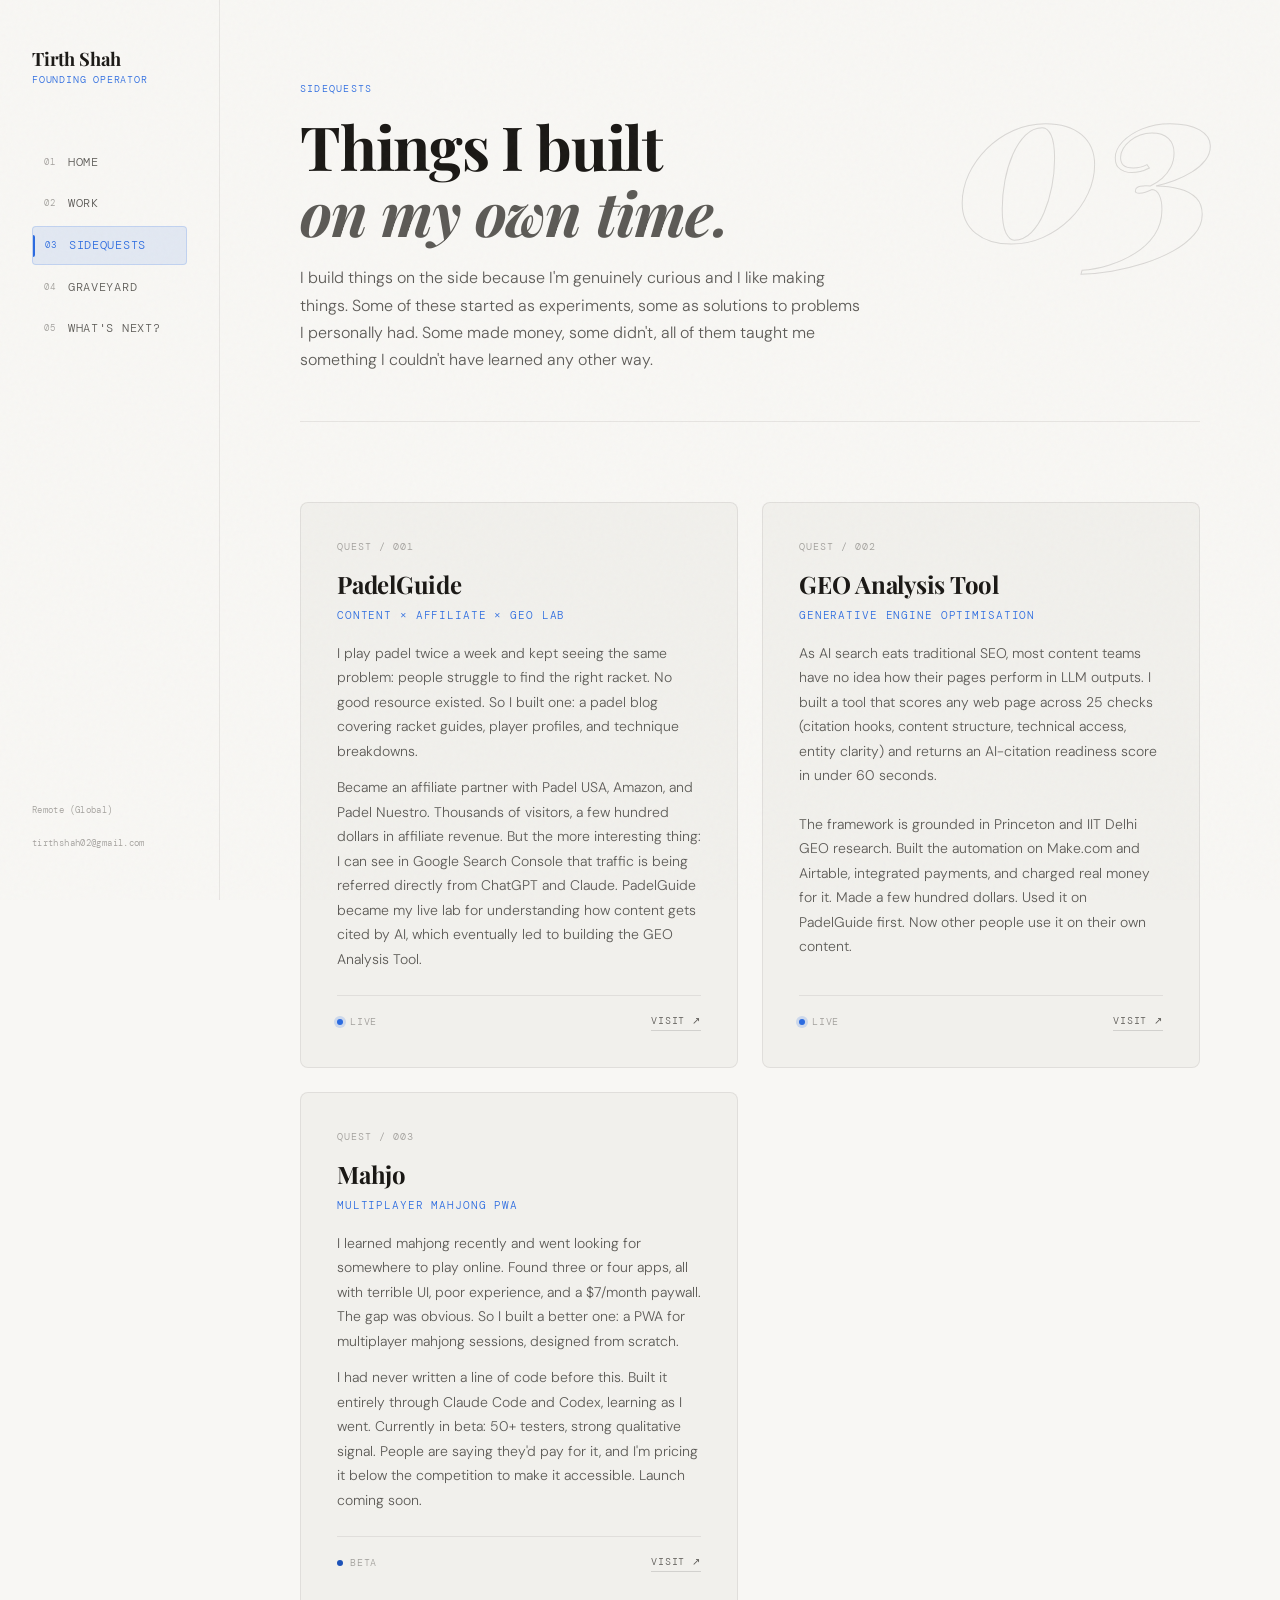
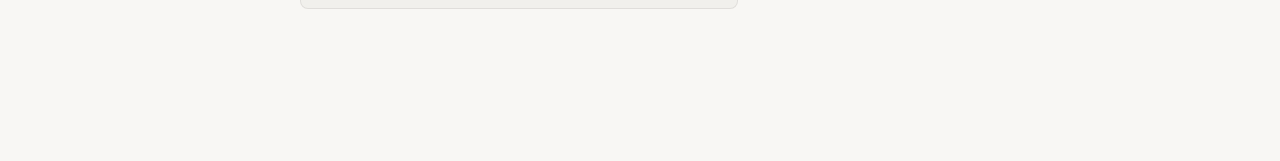
==== commit 9e94f375: "Mobile responsiveness, nav fixes, and graveyard copy edits - Fix hero photo invisible on mobile (abs" ====
--- a/bets.html
+++ b/bets.html
@@ -10,6 +10,7 @@
 <body>
 
 <button class="mobile-nav-toggle" aria-label="Toggle navigation">Menu</button>
+<div class="nav-backdrop"></div>
 
 <div class="site-wrap">
 
--- a/style.css
+++ b/style.css
@@ -127,19 +127,23 @@
   min-width: 14px;
 }
 
-.nav-links a:hover,
-.nav-links a.active {
+.nav-links a:hover {
   color: var(--text);
   background: var(--bg-3);
 }
 
-.nav-links a.active .nav-num,
 .nav-links a:hover .nav-num {
   color: var(--accent);
 }
 
 .nav-links a.active {
-  color: var(--text);
+  color: var(--accent);
+  background: rgba(43, 107, 224, 0.1);
+  border: 1px solid rgba(43, 107, 224, 0.18);
+}
+
+.nav-links a.active .nav-num {
+  color: var(--accent);
 }
 
 .nav-links a.active::before {
@@ -949,6 +953,25 @@
   cursor: pointer;
 }
 
+.nav-backdrop {
+  display: none;
+  position: fixed;
+  inset: 0;
+  background: rgba(26, 24, 21, 0.45);
+  z-index: 99;
+  opacity: 0;
+  transition: opacity 0.3s var(--ease);
+}
+
+.nav-backdrop.open {
+  opacity: 1;
+}
+
+@media (max-width: 900px) {
+  .nav-backdrop { display: block; pointer-events: none; }
+  .nav-backdrop.open { pointer-events: auto; }
+}
+
 /* ── RESPONSIVE ── */
 @media (max-width: 900px) {
   :root { --nav-w: 0px; }
@@ -1000,6 +1023,7 @@
 
   .hero-top__right {
     order: 2;
+    min-height: 300px;
   }
 
   .hero-top__left {
@@ -1007,7 +1031,10 @@
   }
 
   .hero-photo {
-    height: 280px;
+    position: relative;
+    width: 100%;
+    height: 300px;
+    inset: auto;
   }
 }
 
@@ -1015,5 +1042,29 @@
   .site-main { padding: 56px 20px 48px; }
   .bets-grid, .grave-grid, .card-grid { grid-template-columns: 1fr; }
   .stat-row { gap: 28px; }
-  .hero-credentials { gap: 28px; }
-}
+  .hero-credentials { gap: 24px; margin-top: 48px; }
+
+  .card, .bet-card, .grave-card, .now-block { padding: 24px; }
+
+  .hero-headline { font-size: 1.9rem; }
+  .hero-body { font-size: 0.95rem; }
+
+  .page-chapter { display: none; }
+
+  .timeline-role { font-size: 1.3rem; }
+  .timeline-item { padding: 28px 0; }
+
+  .credential__value { font-size: 0.88rem; }
+  .hero-credentials { padding-top: 28px; }
+
+  .page-header { margin-bottom: 48px; padding-bottom: 32px; }
+}
+
+@media (max-width: 400px) {
+  .site-main { padding: 56px 14px 40px; }
+  .hero-headline { font-size: 1.65rem; }
+  .stat__value { font-size: 2rem; }
+  .card, .bet-card, .grave-card, .now-block { padding: 20px; }
+  .hero-photo { height: 240px; }
+  .btn { padding: 11px 18px; font-size: 0.65rem; }
+}
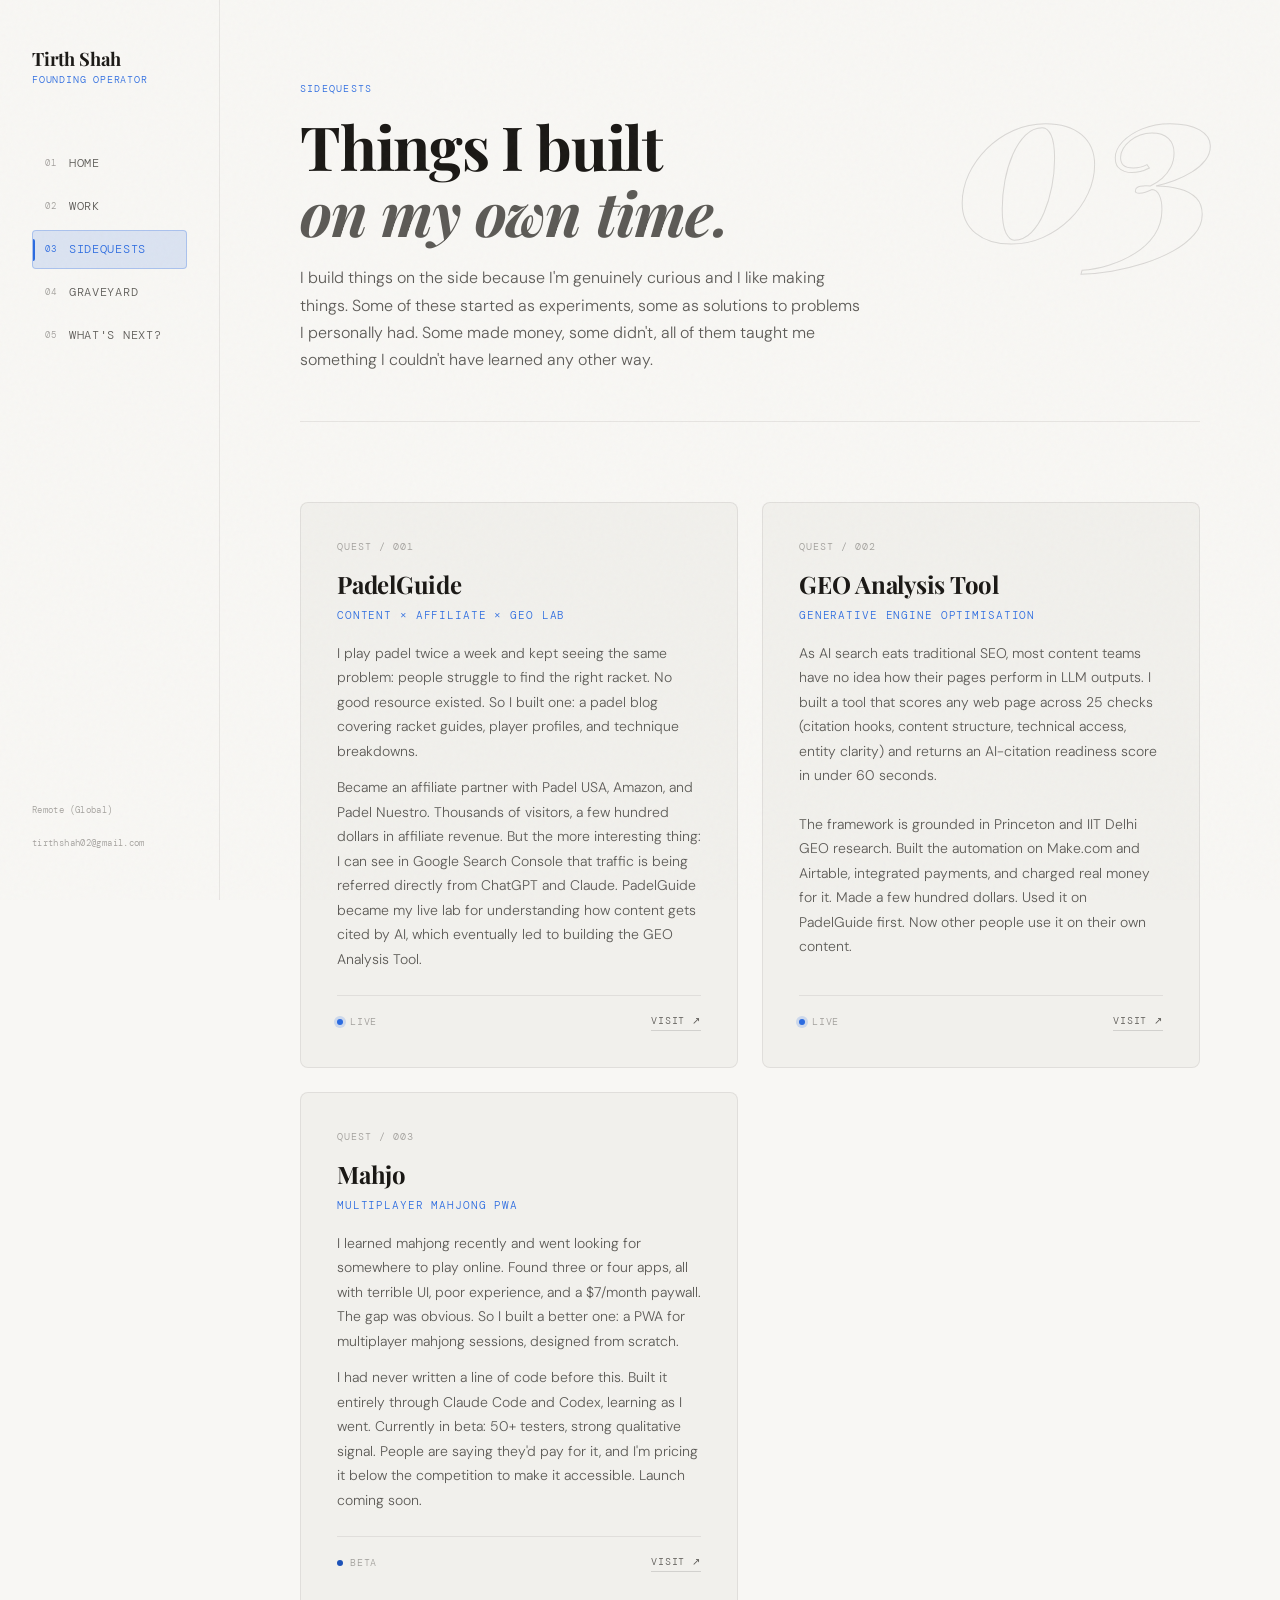
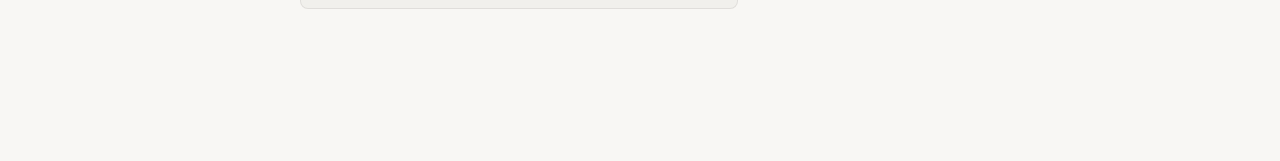
==== commit 97baa884: "Fix active nav: hardcode active class in HTML, remove JS URL detection JS-based URL matching is frag" ====
--- a/bets.html
+++ b/bets.html
@@ -22,7 +22,7 @@
     <ul class="nav-links" role="list">
       <li><a href="index.html"><span class="nav-num">01</span> Home</a></li>
       <li><a href="work.html"><span class="nav-num">02</span> Work</a></li>
-      <li><a href="bets.html"><span class="nav-num">03</span> Sidequests</a></li>
+      <li><a href="bets.html" class="active"><span class="nav-num">03</span> Sidequests</a></li>
       <li><a href="graveyard.html"><span class="nav-num">04</span> Graveyard</a></li>
       <li><a href="now.html"><span class="nav-num">05</span> What's next?</a></li>
     </ul>
--- a/style.css
+++ b/style.css
@@ -111,12 +111,13 @@
   gap: 10px;
   padding: 9px 12px;
   border-radius: 4px;
+  border: 1px solid transparent;
   font-family: var(--font-mono);
   font-size: 0.72rem;
   letter-spacing: 0.06em;
   text-transform: uppercase;
   color: var(--text-dim);
-  transition: color 0.2s var(--ease), background 0.2s var(--ease);
+  transition: color 0.2s var(--ease), background 0.2s var(--ease), border-color 0.2s var(--ease);
   position: relative;
 }
 
@@ -138,8 +139,8 @@
 
 .nav-links a.active {
   color: var(--accent);
-  background: rgba(43, 107, 224, 0.1);
-  border: 1px solid rgba(43, 107, 224, 0.18);
+  background: rgba(43, 107, 224, 0.14);
+  border-color: rgba(43, 107, 224, 0.28);
 }
 
 .nav-links a.active .nav-num {
